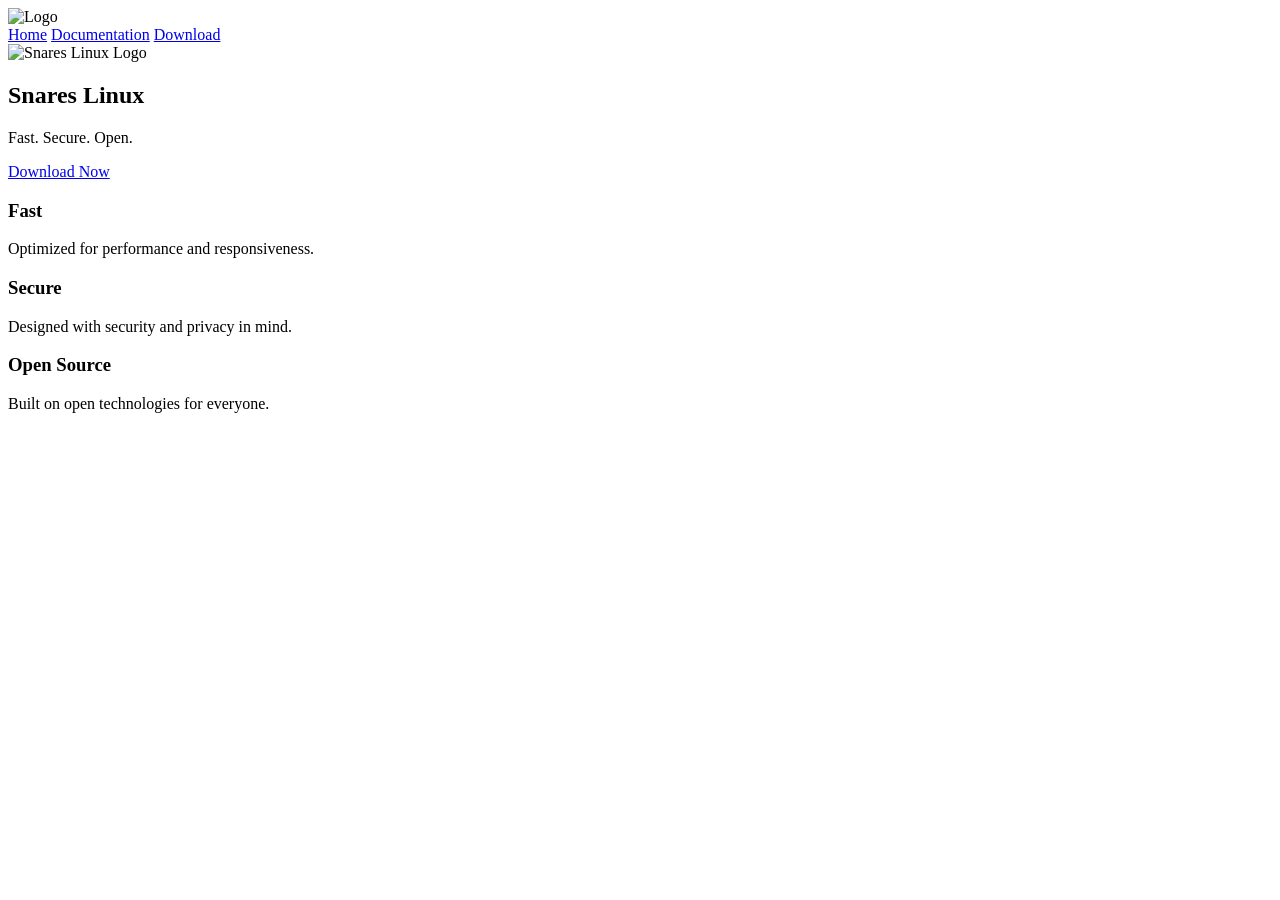
==== index.html @ 09e41a01 "Added info to all pages" ====
<!DOCTYPE html>
<html>
  <head>

    <title>Snares Linux</title>

    <link rel="stylesheet" href="css/style.css">
  </head>

  <body>

    <div class="navbar">

      <div class="navbar-left">
        <img src="images/logo.png" alt="Logo" class="nav-logo">
      </div>

      <a href="index.html">Home</a>
      <a href="documentation.html">Documentation</a>
      <a href="download.html">Download</a>

    </div>

    <div class="content">
      
      <section class="hero">
        
        <img src="images/logo.png" alt="Snares Linux Logo" class="hero-logo">
        
        <h1>Snares Linux</h1>

        <p>
          Fast. Secure. Open.
        </p>

        <a href="download.html" class="download-button">Download Now</a>
      
      </section>

      <section class="features">

        <div class="feature-card">
          
          <h3>Fast</h3>

          <p>
            Optimized for performance and responsiveness.
          </p>
        </div>

        <div class="feature-card">

          <h3>Secure</h3>

          <p>
            Designed with security and privacy in mind.
          </p>
        </div>

        <div class="feature-card">

          <h3>Open Source</h3>

          <p>
            Built on open technologies for everyone.
          </p>
        </div>
      </section>
    </div>
  </body>
</html>
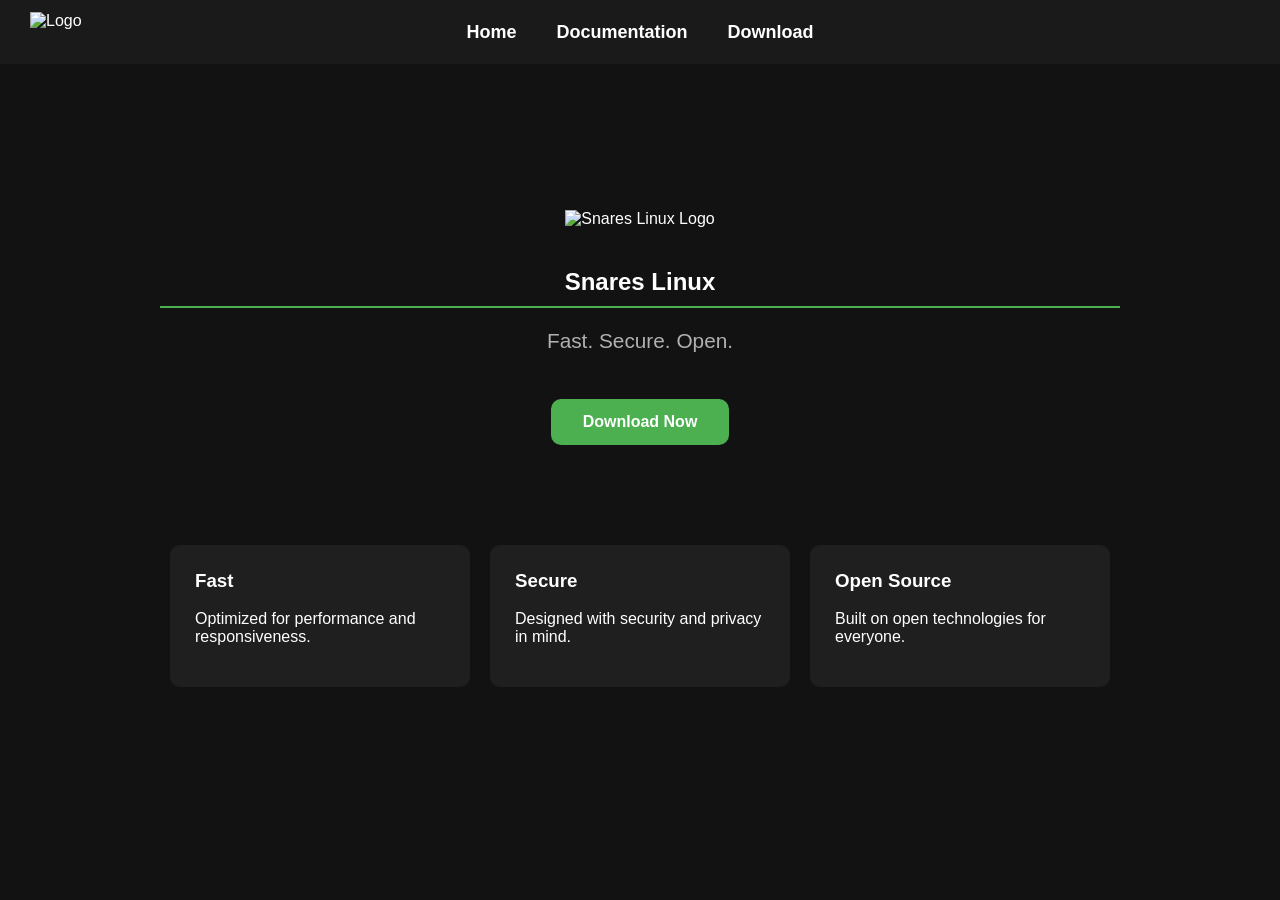
==== commit 73236b0b: "update" ====
--- a/index.html
+++ b/index.html
@@ -1,71 +1,77 @@
 <!DOCTYPE html>
 <html>
-  <head>
 
-    <title>Snares Linux</title>
+<head>
 
-    <link rel="stylesheet" href="css/style.css">
-  </head>
+  <title>Snares Linux</title>
 
-  <body>
+  <link rel="stylesheet" href="css/style.css">
+</head>
 
-    <div class="navbar">
+<body>
 
-      <div class="navbar-left">
-        <img src="images/logo.png" alt="Logo" class="nav-logo">
-      </div>
+  <div class="navbar">
 
+    <div class="navbar-left">
+      <img src="images/logo.png" alt="Logo" class="nav-logo">
+    </div>
+
+    <div class="navbar-center">
       <a href="index.html">Home</a>
       <a href="documentation.html">Documentation</a>
       <a href="download.html">Download</a>
-
     </div>
 
-    <div class="content">
-      
-      <section class="hero">
-        
-        <img src="images/logo.png" alt="Snares Linux Logo" class="hero-logo">
-        
-        <h1>Snares Linux</h1>
+    <div class="navbar-right"></div>
+
+  </div>
+
+  <div class="content">
+
+    <section class="hero">
+
+      <img src="images/logo.png" alt="Snares Linux Logo" class="hero-logo">
+
+      <h1>Snares Linux</h1>
+
+      <p>
+        Fast. Secure. Open.
+      </p>
+
+      <a href="download.html" class="download-button">Download Now</a>
+
+    </section>
+
+    <section class="features">
+
+      <div class="feature-card">
+
+        <h3>Fast</h3>
 
         <p>
-          Fast. Secure. Open.
+          Optimized for performance and responsiveness.
         </p>
+      </div>
 
-        <a href="download.html" class="download-button">Download Now</a>
-      
-      </section>
+      <div class="feature-card">
 
-      <section class="features">
+        <h3>Secure</h3>
 
-        <div class="feature-card">
-          
-          <h3>Fast</h3>
+        <p>
+          Designed with security and privacy in mind.
+        </p>
+      </div>
 
-          <p>
-            Optimized for performance and responsiveness.
-          </p>
-        </div>
+      <div class="feature-card">
 
-        <div class="feature-card">
+        <h3>Open Source</h3>
 
-          <h3>Secure</h3>
+        <p>
+          Built on open technologies for everyone.
+        </p>
+      </div>
+    </section>
+  </div>
+</body>
 
-          <p>
-            Designed with security and privacy in mind.
-          </p>
-        </div>
-
-        <div class="feature-card">
-
-          <h3>Open Source</h3>
-
-          <p>
-            Built on open technologies for everyone.
-          </p>
-        </div>
-      </section>
-    </div>
-  </body>
-</html>
+</html>
--- a/css/style.css
+++ b/css/style.css
@@ -0,0 +1,152 @@
+:root {
+    --background: #121212;
+    --surface: #1f1f1f;
+    --navbar: #1a1a1a;
+
+    --text: #ffffff;
+    --text-secondary: #b0b0b0;
+
+    --accent: #4CAF50;
+    --accent-hover: #66bb6a;
+
+    --radius: 10px;
+    --transition: 0.2s ease;
+}
+
+body {
+    margin: 0;
+    font-family: Arial, sans-serif;
+    background-color: var(--background);
+    color: var(--text);
+}
+
+.navbar {
+    position: fixed;
+    top: 0;
+    width: 100%;
+    background-color: var(--navbar);
+
+    display: grid;
+    grid-template-columns: 1fr auto 1fr;
+    align-items: center;
+
+    padding: 12px 30px;
+    z-index: 1000;
+    box-sizing: border-box;
+}
+
+.navbar-left {
+    display: flex;
+    align-items: center;
+}
+
+.nav-logo {
+    height: 40px;
+}
+
+.navbar-center {
+    display: flex;
+    justify-content: center;
+    gap: 40px;
+}
+
+.navbar-center a {
+    color: white;
+    text-decoration: none;
+    font-size: 18px;
+    font-weight: bold;
+    transition: color var(--transition);
+}
+
+.navbar-center a:hover {
+    color: var(--accent);
+}
+
+.navbar-right {
+    display: flex;
+    justify-content: flex-end;
+}
+
+.content {
+    margin-top: 80px;
+    padding: 30px;
+    max-width: 1000px;
+    margin-left: auto;
+    margin-right: auto;
+}
+
+h1 {
+    border-bottom: 2px solid var(--accent);
+    padding-bottom: 10px;
+}
+
+/* CARDS */
+.doc-card {
+    background-color: var(--surface);
+    padding: 20px;
+    margin-top: 20px;
+    border-radius: var(--radius);
+}
+
+.doc-card h2 {
+    margin-top: 0;
+}
+
+.doc-card a {
+    color: var(--accent);
+    text-decoration: none;
+}
+
+.doc-card a:hover {
+    text-decoration: underline;
+}
+
+.hero {
+    text-align: center;
+    padding: 100px 20px;
+}
+
+.hero-logo {
+    width: 180px;
+    height: auto;
+    margin-bottom: 20px;
+}
+
+.hero p {
+    font-size: 1.3rem;
+    color: var(--text-secondary);
+}
+
+.download-button {
+    display: inline-block;
+    margin-top: 25px;
+    padding: 14px 32px;
+    background: var(--accent);
+    color: white;
+    text-decoration: none;
+    border-radius: var(--radius);
+    font-weight: bold;
+    transition: var(--transition);
+}
+
+.download-button:hover {
+    background: var(--accent-hover);
+}
+
+.features {
+    display: flex;
+    gap: 20px;
+    justify-content: center;
+    flex-wrap: wrap;
+}
+
+.feature-card {
+    background: var(--surface);
+    padding: 25px;
+    border-radius: var(--radius);
+    width: 250px;
+}
+
+.feature-card h3 {
+    margin-top: 0;
+}
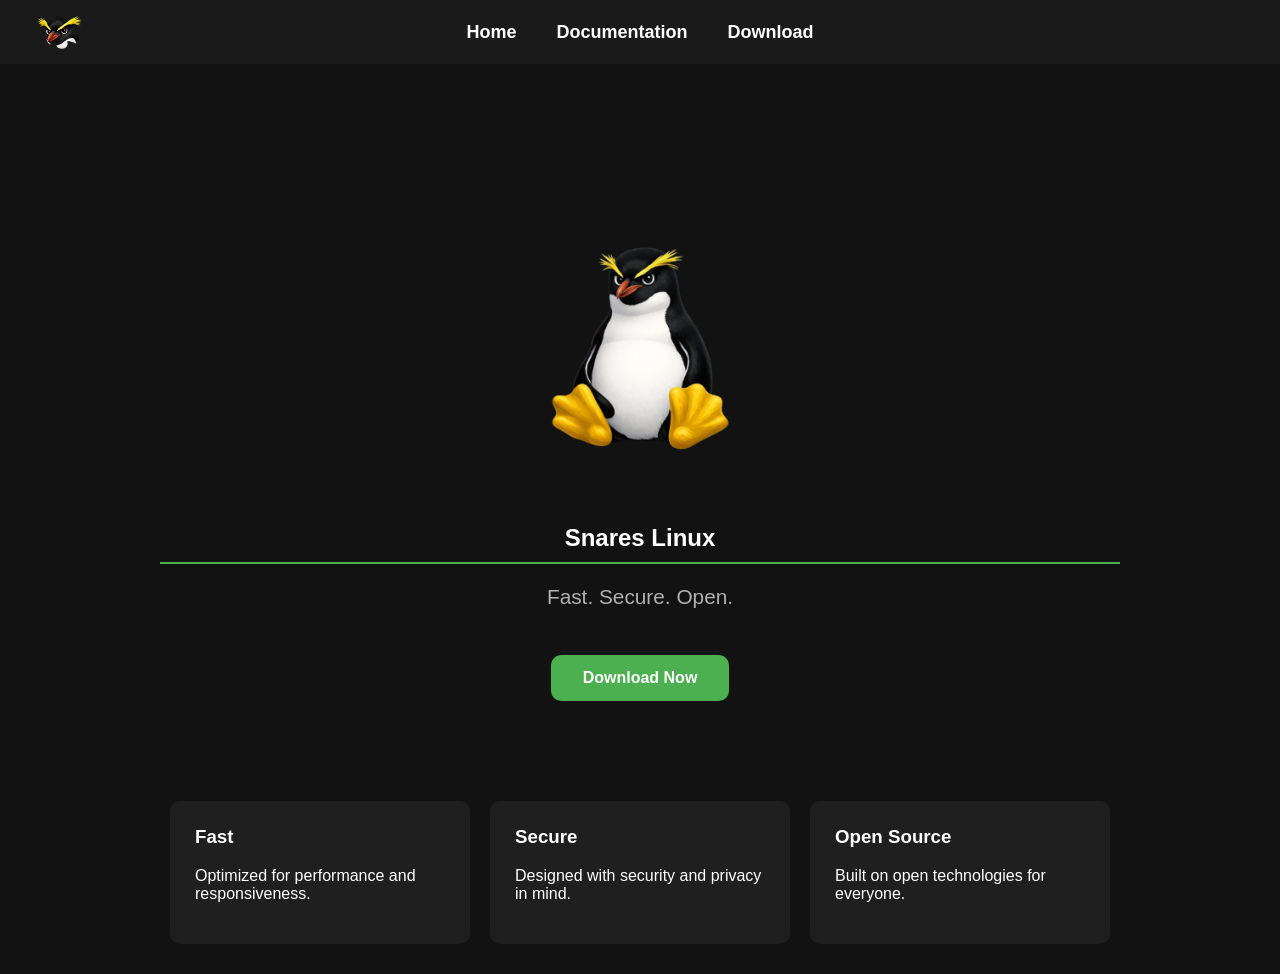
==== commit 0eb1a56c: "Added logos" ====
--- a/index.html
+++ b/index.html
@@ -30,7 +30,7 @@
 
     <section class="hero">
 
-      <img src="images/logo.png" alt="Snares Linux Logo" class="hero-logo">
+      <img src="images/SnaresMascot.png" alt="Snares Linux Logo" class="hero-logo">
 
       <h1>Snares Linux</h1>
 
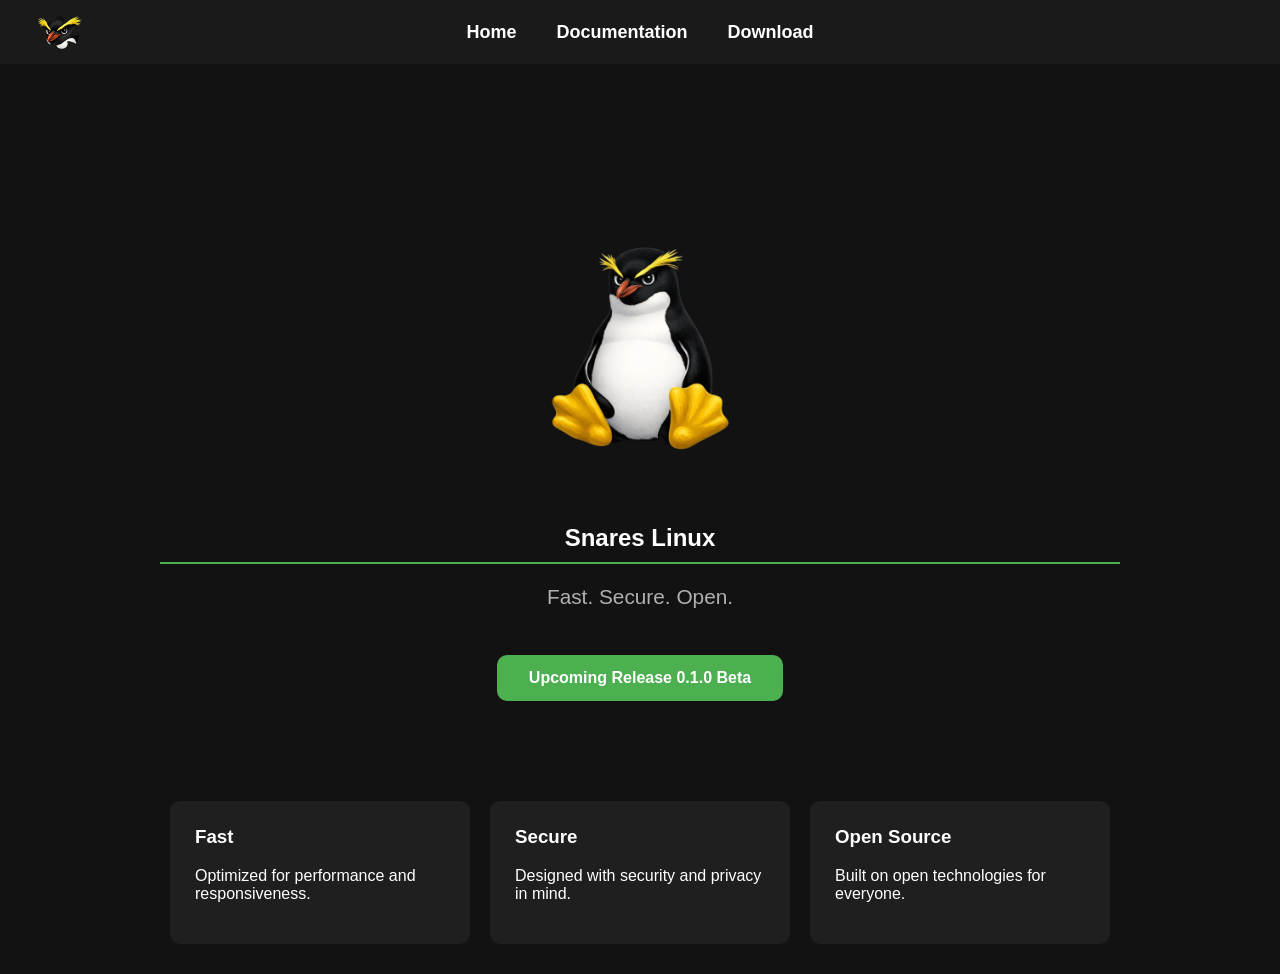
==== commit b3561500: "update" ====
--- a/index.html
+++ b/index.html
@@ -38,7 +38,7 @@
         Fast. Secure. Open.
       </p>
 
-      <a href="download.html" class="download-button">Download Now</a>
+      <a href="download.html" class="download-button">Upcoming Release 0.1.0 Beta</a>
 
     </section>
 
--- a/css/style.css
+++ b/css/style.css
@@ -149,4 +149,69 @@
 
 .feature-card h3 {
     margin-top: 0;
+}
+
+input, textarea, select {
+    background-color: var(--surface);
+    color: var(--text);
+    border: 1px solid #333;
+    border-radius: 8px;
+    padding: 10px;
+    outline: none;
+}
+
+input:focus, textarea:focus, select:focus {
+    border-color: var(--accent);
+}
+
+.doc-layout {
+    display: flex;
+    align-items: flex-start;
+}
+
+.doc-sidebar {
+    position: sticky;
+    top: 80px;
+    width: 220px;
+    padding: 20px;
+    height: fit-content;
+}
+
+.folder {
+    margin-bottom: 20px;
+}
+
+.folder p {
+    font-weight: bold;
+    margin-bottom: 8px;
+    color: var(--accent);
+}
+
+.folder a {
+    display: block;
+    color: var(--text-secondary);
+    text-decoration: none;
+    margin: 5px 0;
+    font-size: 14px;
+}
+
+.folder a:hover {
+    color: var(--accent);
+}
+
+.doc-content {
+    flex: 1;
+    padding: 20px;
+}
+
+.doc-section {
+    margin-left: 50px;
+}
+
+.doc-section-title {
+    font-size: 22px;
+    margin-bottom: 15px;
+    padding-left: 10px;
+    border-left: 4px solid var(--accent);
+    color: var(--text);
 }
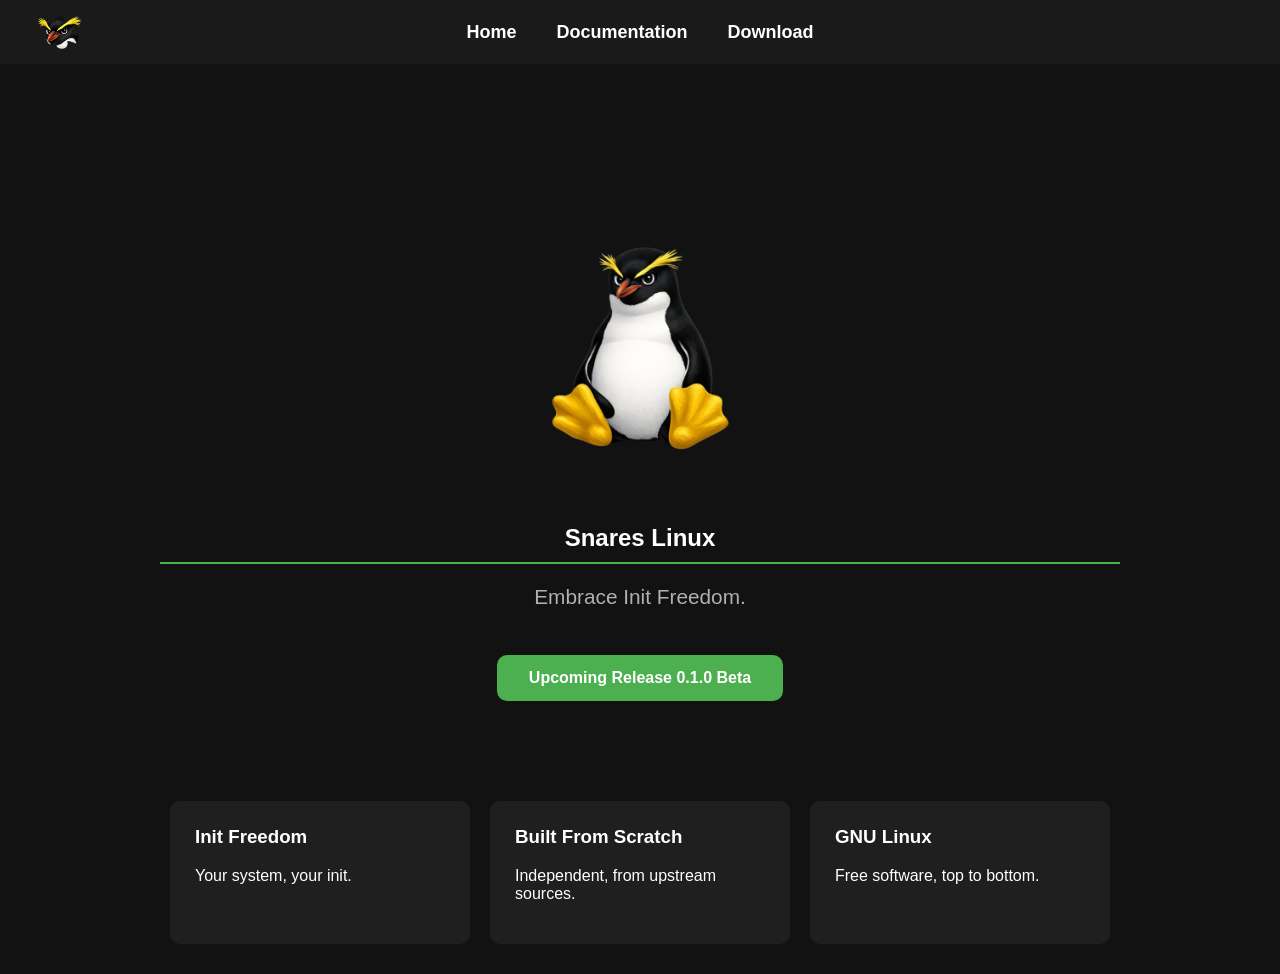
==== commit 0811ccb5: "Updated to new Snares Linux distro" ====
--- a/index.html
+++ b/index.html
@@ -3,75 +3,75 @@
 
 <head>
 
-  <title>Snares Linux</title>
+    <title>Snares Linux</title>
 
-  <link rel="stylesheet" href="css/style.css">
+    <link rel="stylesheet" href="css/style.css">
 </head>
 
 <body>
 
-  <div class="navbar">
+    <div class="navbar">
 
-    <div class="navbar-left">
-      <img src="images/logo.png" alt="Logo" class="nav-logo">
+        <div class="navbar-left">
+            <img src="images/logo.png" alt="Logo" class="nav-logo">
+        </div>
+
+        <div class="navbar-center">
+            <a href="index.html">Home</a>
+            <a href="documentation.html">Documentation</a>
+            <a href="download.html">Download</a>
+        </div>
+
+        <div class="navbar-right"></div>
+
     </div>
 
-    <div class="navbar-center">
-      <a href="index.html">Home</a>
-      <a href="documentation.html">Documentation</a>
-      <a href="download.html">Download</a>
+    <div class="content">
+
+        <section class="hero">
+
+            <img src="images/SnaresMascot.png" alt="Snares Linux Logo" class="hero-logo">
+
+            <h1>Snares Linux</h1>
+
+            <p>
+                Embrace Init Freedom.
+            </p>
+
+            <a href="download.html" class="download-button">Upcoming Release 0.1.0 Beta</a>
+
+        </section>
+
+        <section class="features">
+
+            <div class="feature-card">
+
+                <h3>Init Freedom</h3>
+
+                <p>
+                    Your system, your init.
+                </p>
+            </div>
+
+            <div class="feature-card">
+
+                <h3>Built From Scratch</h3>
+
+                <p>
+                    Independent, from upstream sources.
+                </p>
+            </div>
+
+            <div class="feature-card">
+
+                <h3>GNU Linux</h3>
+
+                <p>
+                    Free software, top to bottom.
+                </p>
+            </div>
+        </section>
     </div>
-
-    <div class="navbar-right"></div>
-
-  </div>
-
-  <div class="content">
-
-    <section class="hero">
-
-      <img src="images/SnaresMascot.png" alt="Snares Linux Logo" class="hero-logo">
-
-      <h1>Snares Linux</h1>
-
-      <p>
-        Fast. Secure. Open.
-      </p>
-
-      <a href="download.html" class="download-button">Upcoming Release 0.1.0 Beta</a>
-
-    </section>
-
-    <section class="features">
-
-      <div class="feature-card">
-
-        <h3>Fast</h3>
-
-        <p>
-          Optimized for performance and responsiveness.
-        </p>
-      </div>
-
-      <div class="feature-card">
-
-        <h3>Secure</h3>
-
-        <p>
-          Designed with security and privacy in mind.
-        </p>
-      </div>
-
-      <div class="feature-card">
-
-        <h3>Open Source</h3>
-
-        <p>
-          Built on open technologies for everyone.
-        </p>
-      </div>
-    </section>
-  </div>
 </body>
 
 </html>
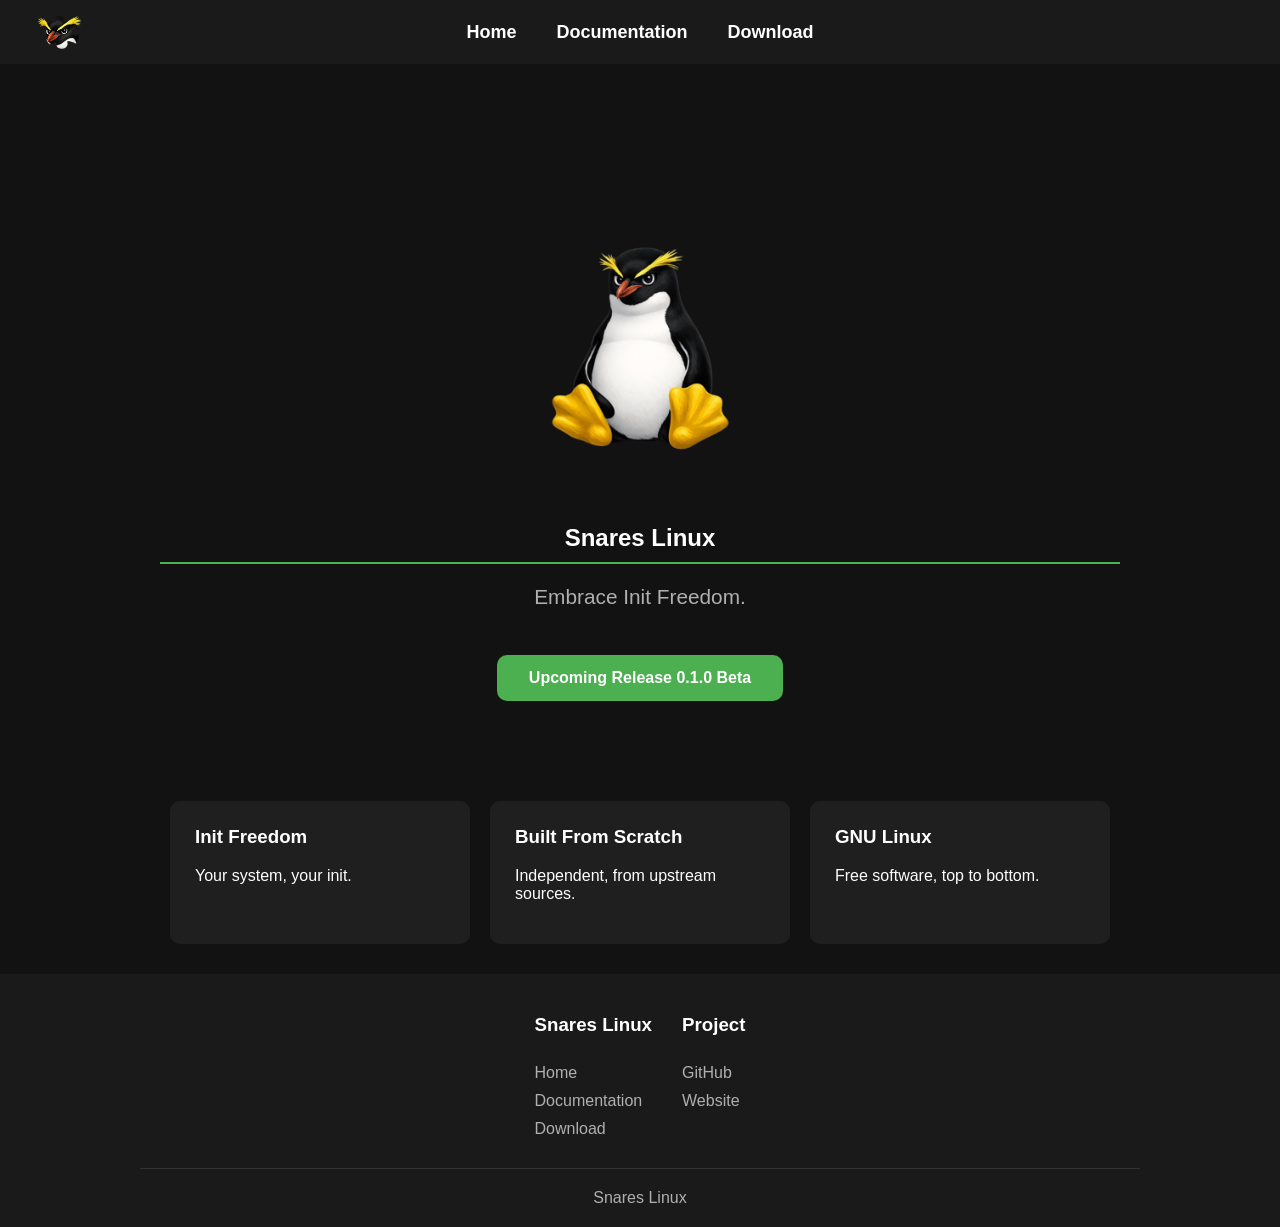
==== commit 26c21ea4: "Added a footer" ====
--- a/index.html
+++ b/index.html
@@ -72,6 +72,26 @@
             </div>
         </section>
     </div>
+
+    <footer class="footer">
+        <div class="footer-links">
+            <div>
+                <h3>Snares Linux</h3>
+                <a href="index.html">Home</a>
+                <a href="documentation.html">Documentation</a>
+                <a href="download.html">Download</a>
+            </div>
+            <div>
+                <h3>Project</h3>
+                <a href="https://github.com/snareslinux">GitHub</a>
+                <a href="https://snareslinux.github.io">Website</a>
+            </div>
+        </div>
+
+        <p class="footer-bottom">
+            Snares Linux
+        </p>
+    </footer>
 </body>
 
 </html>
--- a/css/style.css
+++ b/css/style.css
@@ -65,6 +65,60 @@
 .navbar-right {
     display: flex;
     justify-content: flex-end;
+}
+
+.footer {
+    background-color: var(--navbar);
+    padding: 40px 30px 20px;
+    color: var(--text);
+}
+
+.footer-links {
+    display: flex;
+    flex-direction: row;
+    justify-content: center;
+    flex-wrap: wrap;
+    gap: 30px;
+    max-width: 1000px;
+    margin: 0 auto;
+}
+
+.footer-links > div {
+    display: flex;
+    flex-direction: column;
+    gap: 10px;
+}
+
+.footer-links h3 {
+    margin-top: 0;
+    margin-bottom: 5;
+}
+
+.footer a {
+    color: var(--text-secondary);
+    text-decoration: none;
+    transition: color var(--transition);
+}
+
+.footer a:hover {
+    color: var(--text-accent);
+}
+
+.footer-bottom {
+    max-width: 1000px;
+    margin: 30px auto 0;
+    padding-top: 20px;
+    border-top: 1px solid #333;
+    color: var(--text-secondary);
+    text-align: center;
+    font-size: 14;
+}
+
+@media (max-width: 600px) {
+    .footer-links {
+        justify-content: flex;
+        gap: 35px;
+    }
 }
 
 .content {
